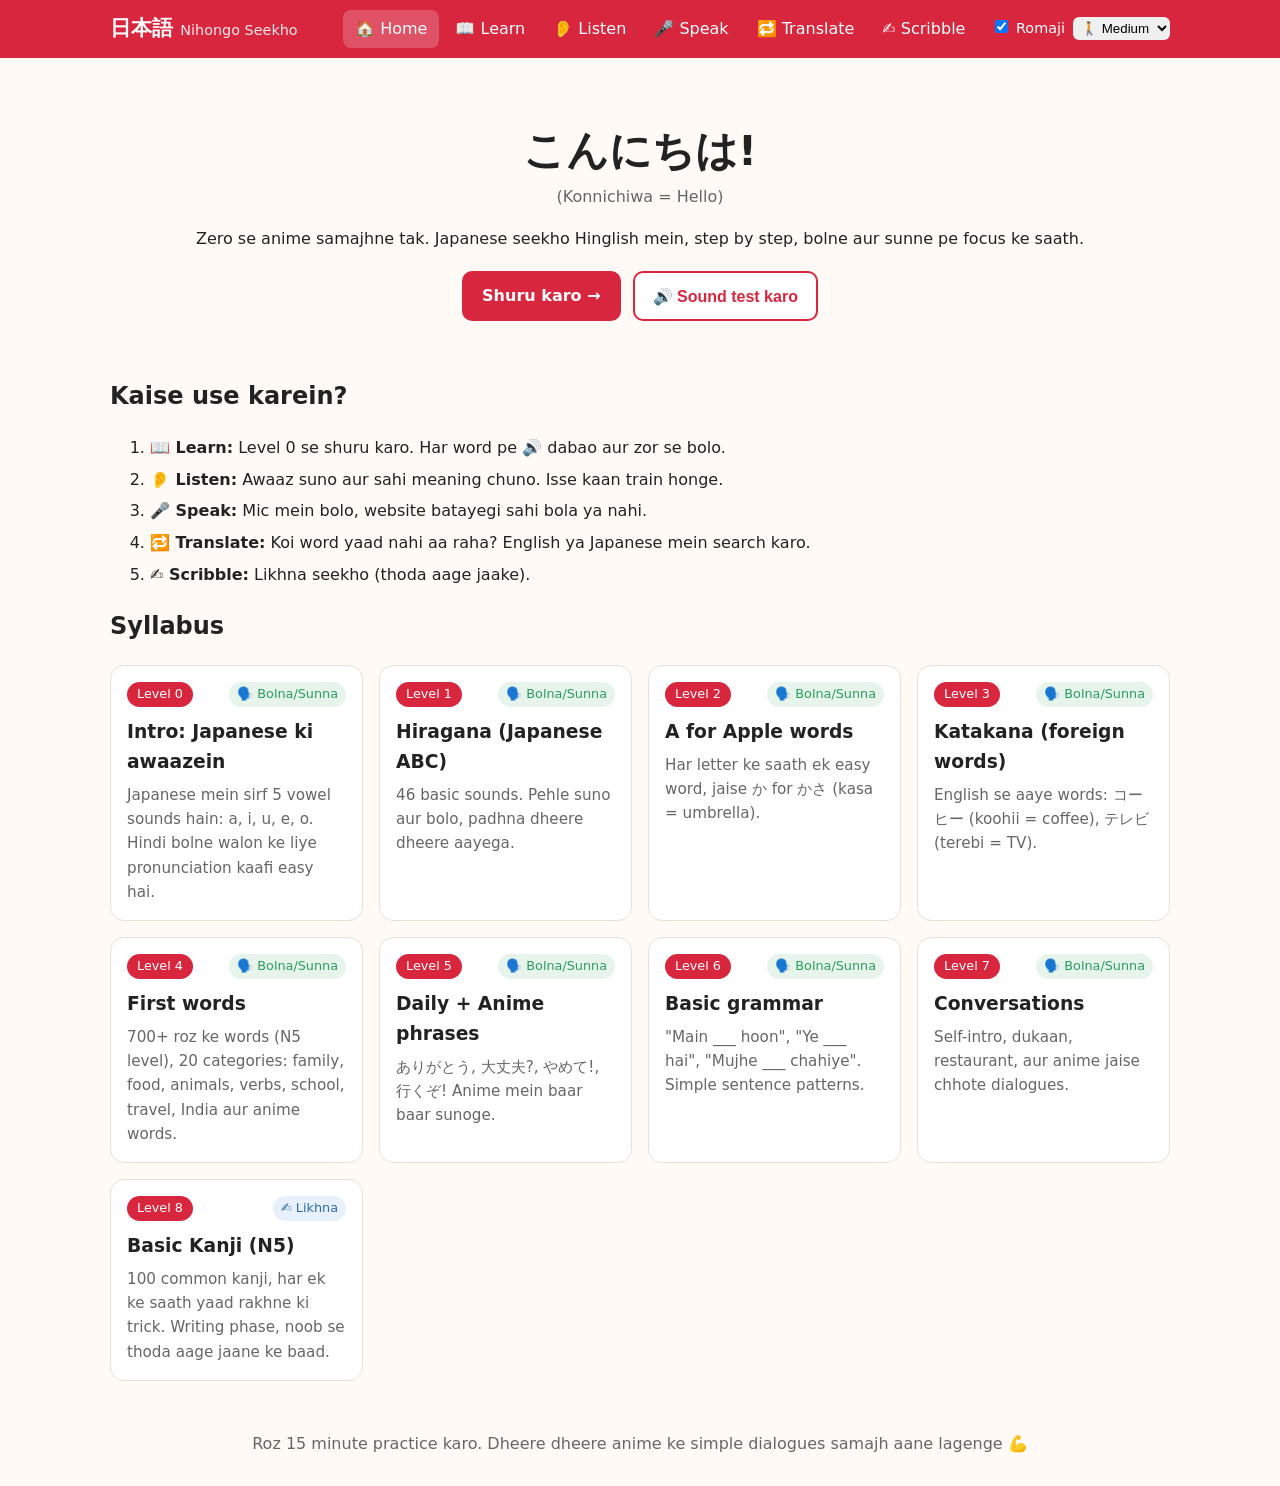
==== index.html @ d4e98ee7 "added all the realted files part 1" ====
<!DOCTYPE html>
<html lang="hi">
<head>
  <meta charset="UTF-8">
  <meta name="viewport" content="width=device-width, initial-scale=1.0">
  <title>Nihongo Seekho - Japanese seekho, Hinglish mein</title>
  <link rel="stylesheet" href="css/style.css">
</head>
<body>
  <header id="site-nav"></header>

  <main class="container">
    <section class="hero">
      <h1>こんにちは! <small>(Konnichiwa = Hello)</small></h1>
      <p>Zero se anime samajhne tak. Japanese seekho Hinglish mein, step by step, bolne aur sunne pe focus ke saath.</p>
      <div class="hero-actions">
        <a class="btn primary" href="learn.html">Shuru karo →</a>
        <button class="btn" id="voice-test">🔊 Sound test karo</button>
      </div>
      <p id="voice-status" class="muted"></p>
    </section>

    <section>
      <h2>Kaise use karein?</h2>
      <ol class="how-to">
        <li><b>📖 Learn:</b> Level 0 se shuru karo. Har word pe 🔊 dabao aur zor se bolo.</li>
        <li><b>👂 Listen:</b> Awaaz suno aur sahi meaning chuno. Isse kaan train honge.</li>
        <li><b>🎤 Speak:</b> Mic mein bolo, website batayegi sahi bola ya nahi.</li>
        <li><b>🔁 Translate:</b> Koi word yaad nahi aa raha? English ya Japanese mein search karo.</li>
        <li><b>✍️ Scribble:</b> Likhna seekho (thoda aage jaake).</li>
      </ol>
    </section>

    <section>
      <h2>Syllabus</h2>
      <div id="syllabus" class="grid"></div>
    </section>
  </main>

  <footer class="footer">Roz 15 minute practice karo. Dheere dheere anime ke simple dialogues samajh aane lagenge 💪</footer>

  <script src="js/data/syllabus.js"></script>
  <script src="js/common.js"></script>
  <script>
    // Syllabus cards banao
    const grid = document.getElementById("syllabus");
    grid.innerHTML = SYLLABUS.map(s => `
      <a class="card ${isDone("level-" + s.level) ? "done" : ""}" href="learn.html?level=${s.level}">
        <div class="card-top">
          <span class="badge">Level ${s.level}</span>
          <span class="tag ${s.focus}">${s.focus === "speak" ? "🗣️ Bolna/Sunna" : "✍️ Likhna"}</span>
        </div>
        <h3>${esc(s.title)}</h3>
        <p>${esc(s.desc)}</p>
      </a>`).join("");

    // Sound test: check karo ki Japanese voice hai ya nahi
    document.getElementById("voice-test").addEventListener("click", () => {
      speakJP("こんにちは。日本語を勉強しましょう。");
      const status = document.getElementById("voice-status");
      status.textContent = hasJapaneseVoice()
        ? "✅ Japanese voice mil gayi. \"Konnichiwa. Nihongo wo benkyou shimashou\" = Hello, chalo Japanese padhte hain."
        : "⚠️ Japanese voice nahi mili. Chrome/Edge use karo, ya phone settings mein Japanese voice install karo.";
    });
  </script>
</body>
</html>
---- css/style.css ----
/* Nihongo Seekho - common styles (desktop + mobile) */
:root {
  --red: #d7263d;
  --red-dark: #a51d2f;
  --bg: #fffaf5;
  --card: #ffffff;
  --text: #222;
  --muted: #666;
  --border: #eadfd5;
  --green: #2a9d5c;
  --blue: #2b6cb0;
  --radius: 14px;
}

* { box-sizing: border-box; }

body {
  margin: 0;
  font-family: system-ui, -apple-system, "Segoe UI", "Hiragino Sans", "Noto Sans JP", sans-serif;
  background: var(--bg);
  color: var(--text);
  line-height: 1.6;
}

.container { max-width: 1100px; margin: 0 auto; padding: 20px; }
.muted { color: var(--muted); }

/* ---------- Navbar ---------- */
#site-nav { background: var(--red); color: #fff; position: sticky; top: 0; z-index: 10; }
.nav-inner { max-width: 1100px; margin: 0 auto; padding: 10px 20px; display: flex; align-items: center; justify-content: space-between; flex-wrap: wrap; }
.brand { color: #fff; text-decoration: none; font-weight: 700; font-size: 1.3rem; }
.brand span { font-size: 0.9rem; font-weight: 400; opacity: 0.9; }
.nav-links { display: flex; gap: 4px; flex-wrap: wrap; }
.nav-links a { color: #fff; text-decoration: none; padding: 6px 12px; border-radius: 8px; }
.nav-links a:hover, .nav-links a.active { background: rgba(255,255,255,0.2); }
.nav-toggle { display: none; background: none; border: none; color: #fff; font-size: 1.6rem; cursor: pointer; }

/* ---------- Buttons ---------- */
.btn {
  display: inline-block; padding: 10px 18px; border-radius: 10px;
  border: 2px solid var(--red); background: #fff; color: var(--red);
  font-size: 1rem; font-weight: 600; cursor: pointer; text-decoration: none;
}
.btn:hover { background: #fff0f0; }
.btn.primary { background: var(--red); color: #fff; }
.btn.primary:hover { background: var(--red-dark); }

/* ---------- Home ---------- */
.hero { text-align: center; padding: 40px 10px 20px; }
.hero h1 { font-size: 2.6rem; margin: 0 0 10px; }
.hero h1 small { display: block; font-size: 1rem; color: var(--muted); font-weight: 400; }
.hero-actions { display: flex; gap: 12px; justify-content: center; flex-wrap: wrap; margin: 20px 0 10px; }
.how-to li { margin-bottom: 6px; }

/* ---------- Cards grid ---------- */
.grid { display: grid; grid-template-columns: repeat(auto-fill, minmax(240px, 1fr)); gap: 16px; }
.card {
  background: var(--card); border: 1px solid var(--border); border-radius: var(--radius);
  padding: 16px; text-decoration: none; color: inherit; transition: transform .15s, box-shadow .15s;
}
.card:hover { transform: translateY(-3px); box-shadow: 0 6px 18px rgba(0,0,0,0.08); }
.card.done { border-color: var(--green); }
.card.done .badge::after { content: " ✓"; }
.card h3 { margin: 10px 0 6px; }
.card p { margin: 0; color: var(--muted); font-size: 0.95rem; }
.card-top { display: flex; justify-content: space-between; align-items: center; }
.badge { background: var(--red); color: #fff; padding: 2px 10px; border-radius: 20px; font-size: 0.8rem; }
.tag { font-size: 0.8rem; padding: 2px 8px; border-radius: 20px; }
.tag.speak { background: #e6f4ec; color: var(--green); }
.tag.write { background: #e8f0fb; color: var(--blue); }

.footer { text-align: center; padding: 30px 10px; color: var(--muted); }

/* ---------- Mobile ---------- */
@media (max-width: 700px) {
  .nav-toggle { display: block; }
  .nav-links { display: none; width: 100%; flex-direction: column; padding-top: 8px; }
  .nav-links.open { display: flex; }
  .hero h1 { font-size: 2rem; }
}

/* ================= Common pieces (saare pages) ================= */
.hidden { display: none !important; }
.center { text-align: center; }
.small { font-size: 0.85rem; }
body.hide-romaji .romaji { display: none !important; }

.nav-settings { display: flex; align-items: center; gap: 8px; margin-left: 10px; font-size: 0.9rem; }
.nav-settings select { border-radius: 6px; border: none; padding: 3px 4px; }

.btn.small { padding: 6px 12px; font-size: 0.9rem; }
.btn:disabled { opacity: 0.5; cursor: not-allowed; }
.btn-row { display: flex; flex-wrap: wrap; gap: 8px; align-items: center; margin: 12px 0; }
.btn-row.center { justify-content: center; }

.level-head { margin: 10px 0 20px; }
.level-head h1 { margin: 6px 0; }
.back { color: var(--red); text-decoration: none; }
.panel { background: var(--card); border: 1px solid var(--border); border-radius: var(--radius); padding: 18px; margin-bottom: 20px; }
.form-row { display: flex; flex-wrap: wrap; gap: 16px; align-items: center; margin-bottom: 12px; }
.form-row select, .big-input { padding: 8px; border-radius: 8px; border: 1px solid var(--border); font-size: 1rem; }
.big-input { width: 100%; font-size: 1.2rem; padding: 12px; margin: 10px 0; }

.mode-bar, .tabs { display: flex; flex-wrap: wrap; gap: 8px; margin: 10px 0 16px; }
.chip { border: 1px solid var(--border); background: #fff; padding: 7px 14px; border-radius: 20px; cursor: pointer; font-size: 0.95rem; }
.chip:hover { border-color: var(--red); }
.chip.active { background: var(--red); color: #fff; border-color: var(--red); }

.tip-box { background: #fff7e6; border-left: 4px solid #f0a500; padding: 12px 16px; border-radius: 8px; margin: 12px 0 18px; }
.tip-box.warn { background: #fff0f0; border-color: var(--red); }

.grid.cards { grid-template-columns: repeat(auto-fill, minmax(220px, 1fr)); }
.grid.two { grid-template-columns: repeat(auto-fill, minmax(260px, 1fr)); }
.grid.three { grid-template-columns: repeat(auto-fill, minmax(220px, 1fr)); }

/* Word / phrase card */
.item-card { background: var(--card); border: 1px solid var(--border); border-radius: var(--radius); padding: 14px; display: flex; flex-direction: column; gap: 3px; }
.item-card .jp { font-size: 1.6rem; font-weight: 600; }
.item-card .kanji-form { color: var(--muted); font-size: 0.9rem; }
.item-card .romaji { color: var(--blue); font-style: italic; }
.item-card .en { font-weight: 600; }
.item-card .hi { color: #555; font-size: 0.92rem; }
.item-card .actions { display: flex; gap: 6px; margin-top: 8px; align-items: center; }
.say { border: 1px solid var(--border); background: #fff; border-radius: 8px; padding: 4px 10px; font-size: 1.1rem; cursor: pointer; }
.say:hover { background: #fff0f0; }
.type-tag { margin-left: auto; font-size: 0.75rem; background: #f3eee9; padding: 2px 8px; border-radius: 10px; color: var(--muted); }
.jp.big { font-size: 3rem; font-weight: 600; text-align: center; margin: 10px 0; }

/* Feedback / scores */
.feedback { padding: 10px 14px; border-radius: 10px; margin: 12px 0; font-weight: 600; text-align: center; }
.feedback.ok { background: #e6f4ec; color: var(--green); }
.feedback.mid { background: #fff7e6; color: #9a6a00; }
.feedback.bad { background: #fff0f0; color: var(--red-dark); }
.score-big { font-size: 2.4rem; font-weight: 700; margin: 6px 0; }
.score-bar, .progress { height: 10px; background: #f0e6dd; border-radius: 10px; overflow: hidden; margin: 8px 0; }
.score-bar div, .progress div { height: 100%; background: var(--green); transition: width .3s; }
.progress div { background: var(--red); }

/* ================= Learn ================= */
.lesson { background: var(--card); border: 1px solid var(--border); border-radius: var(--radius); padding: 16px 20px; margin-bottom: 18px; }
.lesson h2 { margin-top: 0; }
.vowel-row { display: flex; flex-wrap: wrap; gap: 10px; }
.vowel { display: flex; flex-direction: column; align-items: center; min-width: 110px; padding: 12px; border: 2px solid var(--border); border-radius: 12px; background: #fff; cursor: pointer; }
.vowel:hover { border-color: var(--red); }
.vowel .k { font-size: 2.4rem; }
.vowel small { color: var(--muted); text-align: center; }

.option { text-align: left; }
.option .num { display: inline-block; background: #f3eee9; border-radius: 6px; padding: 0 7px; margin-right: 6px; color: var(--muted); font-size: 0.85rem; }
.option.correct { background: #e6f4ec; border-color: var(--green); color: var(--green); }
.option.wrong { background: #fff0f0; border-color: var(--red-dark); color: var(--red-dark); }

.kana-detail { position: sticky; top: 56px; z-index: 5; background: #fffdfb; border: 2px solid var(--border); border-radius: var(--radius); padding: 12px 16px; margin-bottom: 14px; min-height: 60px; }
.kana-detail-inner { display: flex; gap: 18px; align-items: center; }
.kana-detail { position: sticky; }
.sheet-close { display: none; position: absolute; top: 6px; right: 10px; border: none; background: #f3eee9; border-radius: 50%; width: 32px; height: 32px; font-size: 1rem; cursor: pointer; }
.kana-detail-inner p { margin: 4px 0; }
.big-kana { font-size: 4.5rem; line-height: 1; min-width: 90px; text-align: center; color: var(--red); }
.romaji-big { font-size: 1.5rem; font-weight: 700; }

.table-wrap { overflow-x: auto; }
.kana-chart { border-collapse: separate; border-spacing: 6px; margin: 0 auto; }
.kana-chart td.empty { background: transparent; }
.kana-cell { display: flex; flex-direction: column; align-items: center; justify-content: center; width: 72px; height: 72px; border: 1px solid var(--border); border-radius: 12px; background: #fff; cursor: pointer; transition: transform .1s; }
.kana-cell:hover { border-color: var(--red); transform: scale(1.06); }
.kana-cell .k { font-size: 1.9rem; line-height: 1.1; }
.kana-cell .r { font-size: 0.8rem; color: var(--blue); }
.kana-cell.kanji { width: 84px; height: 84px; }
.kana-cell.kanji .r { color: var(--muted); font-size: 0.7rem; text-align: center; }
.row-play { width: 36px; height: 36px; }
.kana-combo, .kanji-grid { display: flex; flex-wrap: wrap; gap: 8px; }

.abc-line { color: var(--muted); }
.abc-letter { font-size: 1.8rem; color: var(--red); font-weight: 700; }

.flash-wrap { max-width: 460px; margin: 0 auto; }
.flash-progress { text-align: center; color: var(--muted); margin-bottom: 8px; }
.flashcard { background: #fff; border: 2px solid var(--border); border-radius: 18px; padding: 24px; text-align: center; cursor: pointer; min-height: 200px; }
.flashcard .item-card { border: none; padding: 0; text-align: left; }

details.grammar { background: var(--card); border: 1px solid var(--border); border-radius: var(--radius); padding: 12px 16px; margin-bottom: 12px; }
details.grammar summary { cursor: pointer; font-weight: 600; font-size: 1.05rem; }
details.grammar summary code { display: inline-block; margin-left: 6px; background: #f6f0ea; padding: 2px 8px; border-radius: 6px; font-weight: 400; font-size: 0.9rem; }
.explain { background: #f8f5ff; padding: 10px 14px; border-radius: 8px; }

.convo { background: var(--card); border: 1px solid var(--border); border-radius: var(--radius); padding: 16px; margin-bottom: 18px; }
.convo h3 { margin: 0 0 4px; }
.chat { display: flex; flex-direction: column; gap: 10px; margin-top: 10px; }
.bubble { max-width: 80%; padding: 10px 14px; border-radius: 14px; border: 1px solid var(--border); cursor: pointer; transition: box-shadow .2s; }
.bubble.left { align-self: flex-start; background: #fff; border-bottom-left-radius: 4px; }
.bubble.right { align-self: flex-end; background: #fff3f0; border-bottom-right-radius: 4px; }
.bubble.speaking { box-shadow: 0 0 0 3px var(--red); }
.bubble.my-turn { box-shadow: 0 0 0 3px var(--green); cursor: default; }
.bubble .who { font-size: 0.8rem; font-weight: 700; color: var(--red); }
.bubble .jp { font-size: 1.25rem; }
.bubble .kanji-form { color: var(--muted); font-size: 0.85rem; }
.bubble .romaji { color: var(--blue); font-style: italic; font-size: 0.9rem; }
.bubble .en { font-weight: 600; font-size: 0.95rem; }
.bubble .hi { color: #555; font-size: 0.88rem; }

.level-footer { margin-top: 30px; padding: 18px; background: #fff3f0; border-radius: var(--radius); }
.level-footer h2 { margin-top: 0; }

/* ================= Listen / quiz ================= */
.quiz-top { display: flex; justify-content: space-between; font-weight: 600; }
.listen-box { text-align: center; margin: 14px 0; }
.big-play { font-size: 3rem; width: 110px; height: 110px; border-radius: 50%; border: none; background: var(--red); color: #fff; cursor: pointer; box-shadow: 0 6px 16px rgba(215,38,61,0.3); }
.big-play:active { transform: scale(0.95); }
.big-play.pulse { animation: pulse 1s infinite; }
.options { display: grid; grid-template-columns: repeat(auto-fit, minmax(220px, 1fr)); gap: 10px; }
.prompt-en { font-size: 1.8rem; font-weight: 700; }
.jp-opt { font-size: 1.3rem; }

/* ================= Speak ================= */
.speak-target { max-width: 480px; margin: 0 auto; }
.speak-target .item-card .jp { font-size: 2.2rem; text-align: center; }
.hide-text .jp, .hide-text .kanji-form, .hide-text .romaji { filter: blur(9px); user-select: none; }
.mic.listening { background: var(--green); border-color: var(--green); animation: pulse 1s infinite; }
@keyframes pulse { 50% { transform: scale(1.06); } }
.shadow-status { text-align: center; font-size: 1.4rem; margin: 14px 0; }

/* ================= Scribble ================= */
.char-strip { display: flex; gap: 6px; overflow-x: auto; padding: 6px 2px 12px; }
.strip-cell { flex: 0 0 auto; width: 46px; height: 46px; font-size: 1.4rem; border: 1px solid var(--border); border-radius: 10px; background: #fff; cursor: pointer; }
.strip-cell.active { background: var(--red); color: #fff; border-color: var(--red); }
.strip-cell.done:not(.active) { border-color: var(--green); background: #e6f4ec; }
.scribble-layout { display: flex; flex-wrap: wrap; gap: 24px; align-items: flex-start; }
.scribble-box { position: relative; width: min(86vw, 340px); aspect-ratio: 1; border: 2px solid var(--red); border-radius: 12px; background: #fff; touch-action: none; }
.scribble-box canvas { position: absolute; inset: 0; width: 100%; height: 100%; }
#sc-draw { cursor: crosshair; touch-action: none; }
.scribble-side { flex: 1; min-width: 260px; }

/* ================= Mobile extra ================= */
@media (max-width: 700px) {
  .nav-settings { margin: 8px 0 0; }
  .kana-cell { width: 54px; height: 58px; }
  .kana-cell .k { font-size: 1.5rem; }
  .kana-chart { border-spacing: 4px; }
  .big-kana { font-size: 3.2rem; min-width: 60px; }
  .container { padding: 12px; }
  .panel, .lesson, .convo { padding: 12px; }
  .kana-detail.empty { position: static; }
  .kana-detail:not(.empty) {
    position: fixed; left: 0; right: 0; bottom: 0; top: auto; margin: 0; z-index: 30;
    max-height: 55vh; overflow-y: auto; border-radius: 18px 18px 0 0;
    box-shadow: 0 -8px 24px rgba(0,0,0,0.18); padding-top: 18px;
  }
  .sheet-close { display: block; }
  .kana-detail-inner { flex-direction: column; text-align: center; gap: 6px; }
  .kana-detail-inner .btn-row { justify-content: center; }
  /* iPhone pe 16px se chhote input pe zoom ho jaata hai */
  .nav-settings select, .form-row select, .big-input { font-size: 16px; }
  .form-row { flex-direction: column; align-items: stretch; gap: 10px; }
  .form-row select { width: 100%; }
  .level-head h1 { font-size: 1.5rem; }
  .btn-row .btn { flex: 1 1 auto; text-align: center; }
  .bubble { max-width: 92%; }
  .jp.big { font-size: 2.4rem; }
}
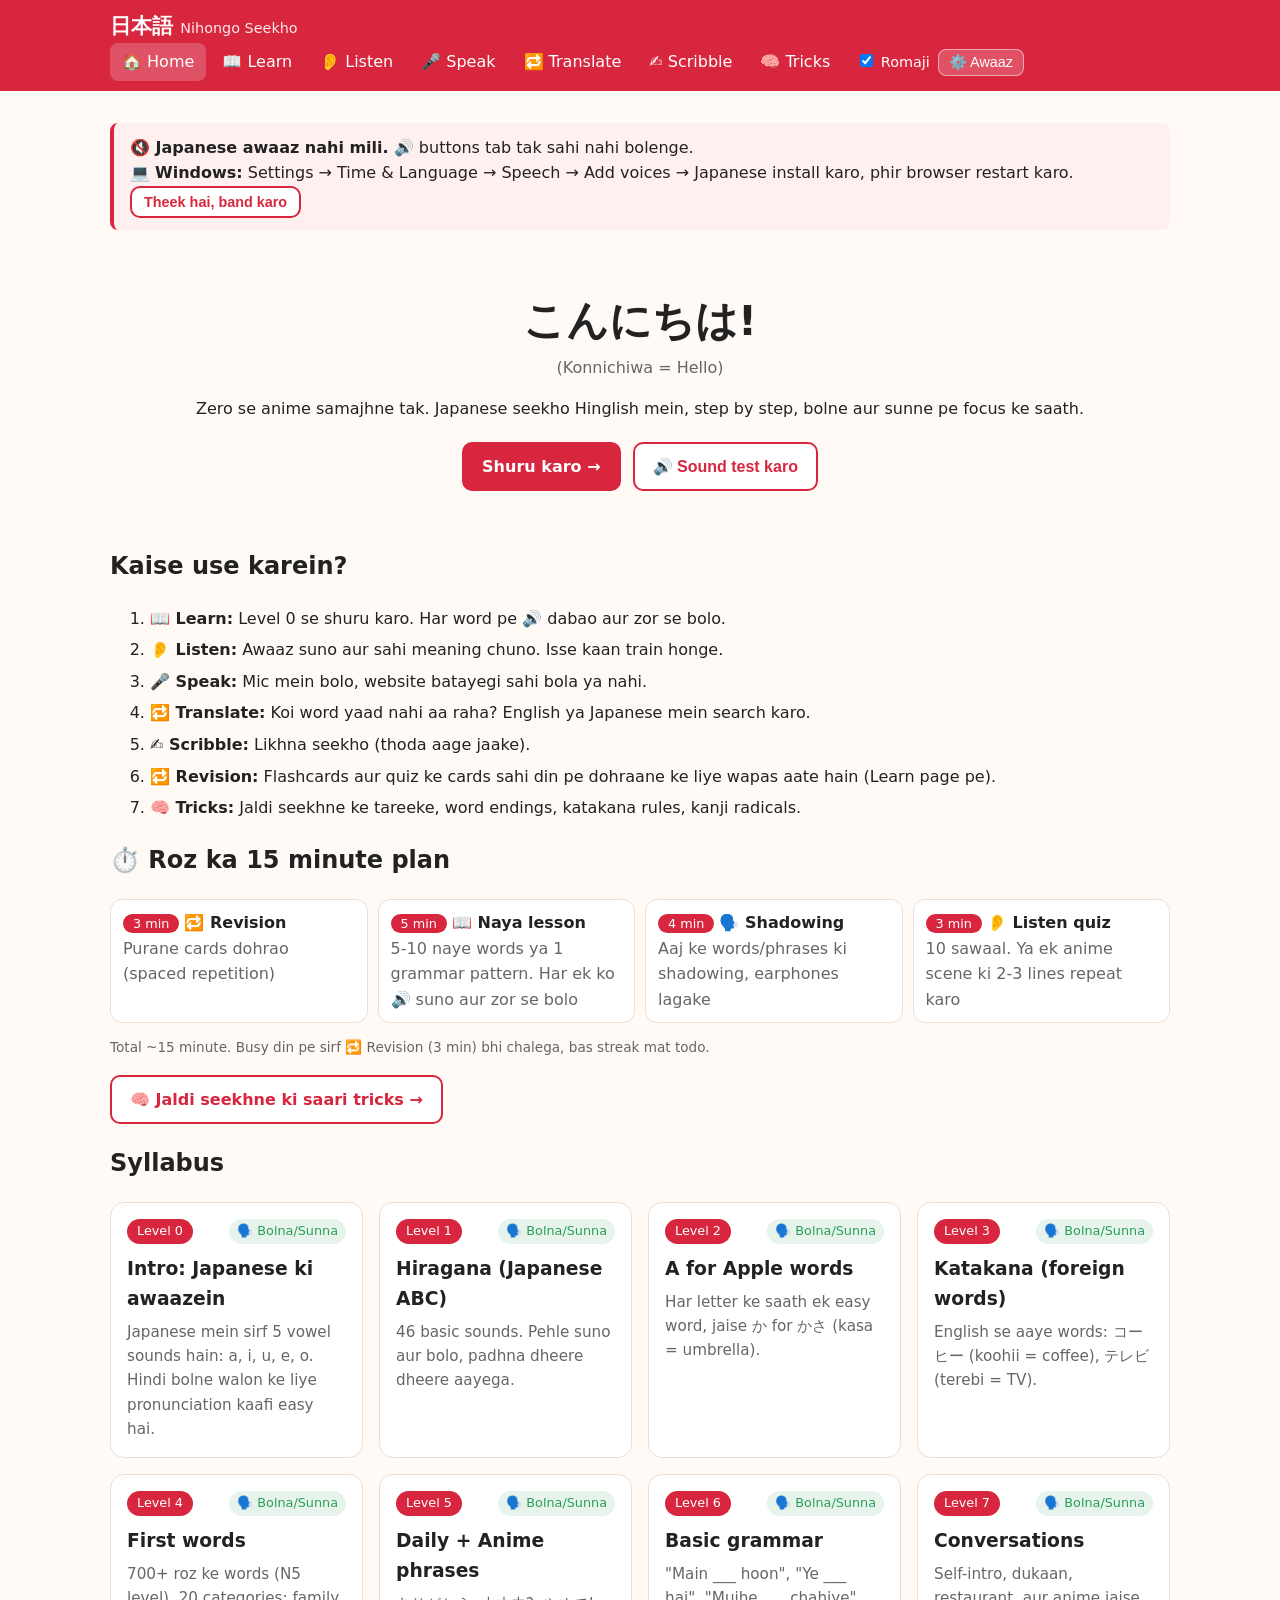
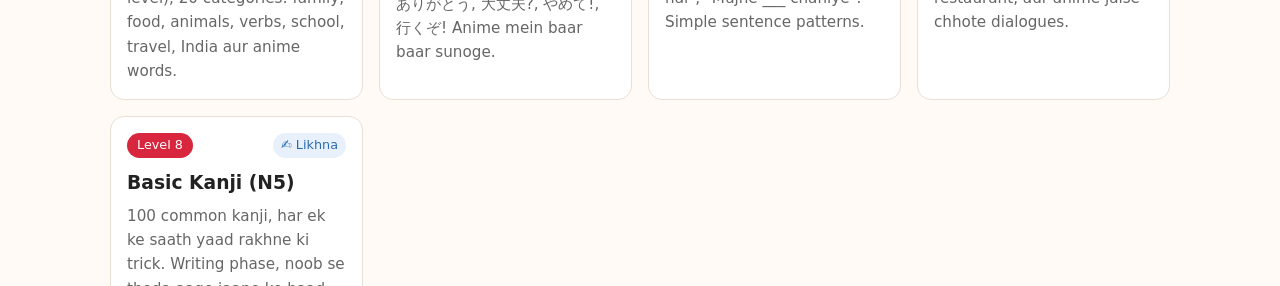
==== commit 6a84cd5b: "Add files via upload" ====
--- a/index.html
+++ b/index.html
@@ -28,7 +28,15 @@
         <li><b>🎤 Speak:</b> Mic mein bolo, website batayegi sahi bola ya nahi.</li>
         <li><b>🔁 Translate:</b> Koi word yaad nahi aa raha? English ya Japanese mein search karo.</li>
         <li><b>✍️ Scribble:</b> Likhna seekho (thoda aage jaake).</li>
+        <li><b>🔁 Revision:</b> Flashcards aur quiz ke cards sahi din pe dohraane ke liye wapas aate hain (Learn page pe).</li>
+        <li><b>🧠 Tricks:</b> Jaldi seekhne ke tareeke, word endings, katakana rules, kanji radicals.</li>
       </ol>
+    </section>
+
+    <section>
+      <h2>⏱️ Roz ka 15 minute plan</h2>
+      <div id="routine"></div>
+      <p><a class="btn" href="tricks.html">🧠 Jaldi seekhne ki saari tricks →</a></p>
     </section>
 
     <section>
@@ -40,8 +48,11 @@
   <footer class="footer">Roz 15 minute practice karo. Dheere dheere anime ke simple dialogues samajh aane lagenge 💪</footer>
 
   <script src="js/data/syllabus.js"></script>
+  <script src="js/data/tricks.js"></script>
   <script src="js/common.js"></script>
+  <script src="js/tricks-ui.js"></script>
   <script>
+    document.getElementById("routine").innerHTML = dailyRoutineHtml();
     // Syllabus cards banao
     const grid = document.getElementById("syllabus");
     grid.innerHTML = SYLLABUS.map(s => `
--- a/css/style.css
+++ b/css/style.css
@@ -233,6 +233,7 @@
 /* ================= Mobile extra ================= */
 @media (max-width: 700px) {
   .nav-settings { margin: 8px 0 0; }
+  .voice-panel { left: 10px; right: 10px; width: auto; }
   .kana-cell { width: 54px; height: 58px; }
   .kana-cell .k { font-size: 1.5rem; }
   .kana-chart { border-spacing: 4px; }
@@ -257,3 +258,53 @@
   .bubble { max-width: 92%; }
   .jp.big { font-size: 2.4rem; }
 }
+
+/* ================= Tricks ================= */
+details.trick { background: #f7fbff; border: 1px solid #d6e6f7; border-radius: var(--radius); padding: 10px 14px; margin: 10px 0; }
+details.trick > summary { cursor: pointer; font-weight: 700; font-size: 1.05rem; color: var(--blue); }
+.trick-body { margin-top: 8px; }
+.trick-body h4 { margin: 14px 0 2px; }
+.src { font-size: 0.8rem; color: var(--muted); margin-top: 10px; }
+.src a { color: var(--blue); }
+.method-title { font-size: 1.02rem; margin-bottom: 4px; }
+.memo { background: #f3f0ff; border-radius: 8px; padding: 6px 10px; }
+.part-block { border-bottom: 1px dashed var(--border); padding: 8px 0 14px; }
+.part-head { font-size: 1.1rem; }
+.part { font-size: 1.3rem; font-weight: 700; color: var(--red); }
+.lookalike .jp { font-size: 1.8rem; text-align: center; }
+.pair-row { display: flex; flex-wrap: wrap; gap: 8px; }
+.pair { font-size: 1.4rem; padding: 6px 12px; border: 1px solid var(--border); border-radius: 10px; background: #fff; cursor: pointer; }
+table.simple { border-collapse: collapse; width: 100%; background: #fff; }
+table.simple th, table.simple td { border: 1px solid var(--border); padding: 6px 8px; text-align: left; vertical-align: top; font-size: 0.92rem; }
+table.simple th { background: #f6f0ea; }
+.jp-cell { font-size: 1.15rem; white-space: nowrap; }
+.big-cell { font-size: 1.6rem; text-align: center !important; }
+.routine { display: grid; grid-template-columns: repeat(auto-fit, minmax(200px, 1fr)); gap: 10px; }
+.routine-step { display: block; background: #fff; border: 1px solid var(--border); border-radius: 12px; padding: 10px 12px; color: inherit; text-decoration: none; }
+.routine-step:hover { border-color: var(--red); }
+.roadmap li { margin-bottom: 6px; }
+.trick-links { margin: 6px 0 0; padding-left: 18px; }
+.mini-quiz { background: #fff; border: 2px dashed var(--border); border-radius: var(--radius); padding: 12px; margin-top: 12px; }
+.mq-head { display: flex; justify-content: space-between; }
+.mq-q { text-align: center; margin: 8px 0; }
+.revision { border-color: var(--green); background: #f3fbf6; }
+
+/* ================= Voice settings panel ================= */
+.nav-voice-btn { background: rgba(255,255,255,0.2); color: #fff; border: 1px solid rgba(255,255,255,0.5); border-radius: 8px; padding: 4px 10px; cursor: pointer; font-size: 0.9rem; }
+.voice-panel { position: absolute; right: 16px; top: 100%; width: min(360px, calc(100vw - 24px)); background: #fff; color: var(--text);
+  border: 1px solid var(--border); border-radius: var(--radius); box-shadow: 0 10px 30px rgba(0,0,0,0.2); padding: 14px; z-index: 40; }
+.voice-panel label { display: flex; flex-direction: column; gap: 4px; margin: 10px 0 0; font-weight: 600; }
+.voice-panel select { padding: 8px; border-radius: 8px; border: 1px solid var(--border); font-size: 16px; }
+.vp-head { display: flex; justify-content: space-between; align-items: center; position: relative; }
+.vp-head .sheet-close { display: block; position: static; }
+
+/* ================= Sound builder (Level 0) ================= */
+.compare { width: 100%; border-collapse: collapse; margin: 8px 0; background: #fff; }
+.compare td, .compare th { border: 1px solid var(--border); padding: 6px; text-align: center; font-size: 1.5rem; }
+.compare th { font-size: 0.85rem; background: #f6f0ea; }
+.compare td.lbl { font-size: 0.85rem; text-align: left; }
+.builder-row { display: flex; flex-wrap: wrap; gap: 6px; margin: 6px 0; align-items: center; }
+.builder-row .chip { min-width: 44px; }
+.builder-out { display: flex; align-items: center; gap: 16px; justify-content: center; background: #fffdfb; border: 2px solid var(--border); border-radius: var(--radius); padding: 12px; margin-top: 8px; flex-wrap: wrap; }
+.builder-eq { font-size: 1.4rem; }
+.builder-out .big-kana { font-size: 4rem; }
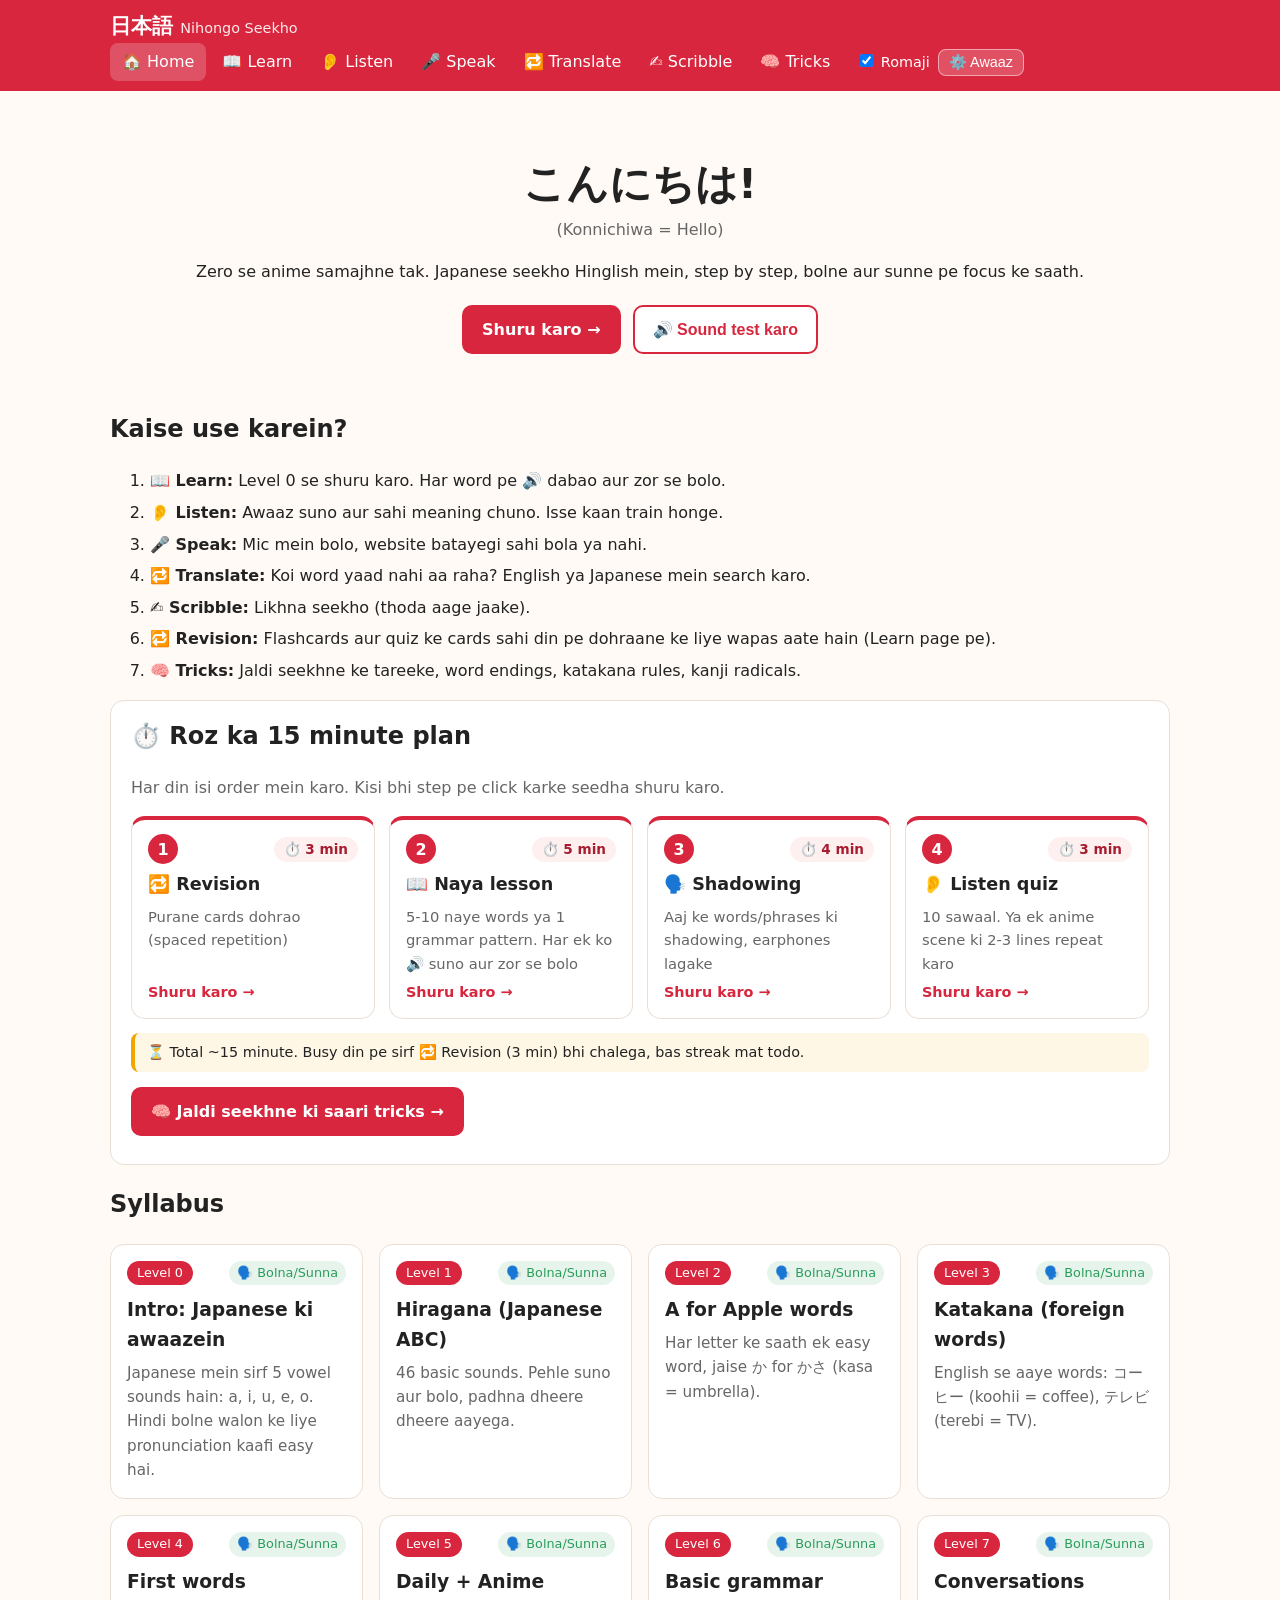
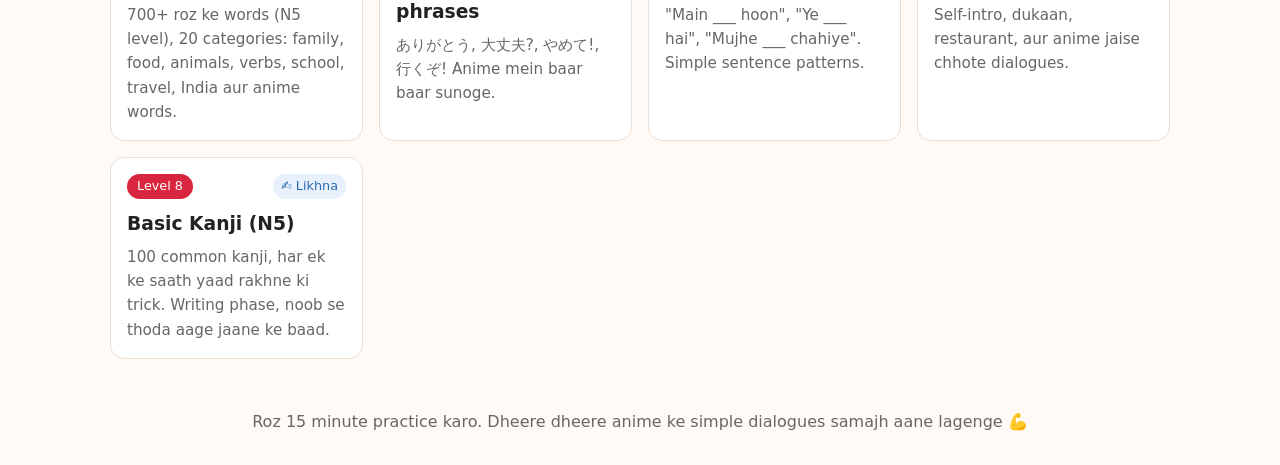
==== commit df4111bc: "added new files" ====
--- a/index.html
+++ b/index.html
@@ -4,7 +4,7 @@
   <meta charset="UTF-8">
   <meta name="viewport" content="width=device-width, initial-scale=1.0">
   <title>Nihongo Seekho - Japanese seekho, Hinglish mein</title>
-  <link rel="stylesheet" href="css/style.css">
+  <link rel="stylesheet" href="css/style.css?v=4">
 </head>
 <body>
   <header id="site-nav"></header>
@@ -33,10 +33,11 @@
       </ol>
     </section>
 
-    <section>
+    <section class="lesson">
       <h2>⏱️ Roz ka 15 minute plan</h2>
+      <p class="muted">Har din isi order mein karo. Kisi bhi step pe click karke seedha shuru karo.</p>
       <div id="routine"></div>
-      <p><a class="btn" href="tricks.html">🧠 Jaldi seekhne ki saari tricks →</a></p>
+      <div class="btn-row"><a class="btn primary" href="tricks.html">🧠 Jaldi seekhne ki saari tricks →</a></div>
     </section>
 
     <section>
@@ -47,10 +48,10 @@
 
   <footer class="footer">Roz 15 minute practice karo. Dheere dheere anime ke simple dialogues samajh aane lagenge 💪</footer>
 
-  <script src="js/data/syllabus.js"></script>
-  <script src="js/data/tricks.js"></script>
-  <script src="js/common.js"></script>
-  <script src="js/tricks-ui.js"></script>
+  <script src="js/data/syllabus.js?v=4"></script>
+  <script src="js/data/tricks.js?v=4"></script>
+  <script src="js/common.js?v=4"></script>
+  <script src="js/tricks-ui.js?v=4"></script>
   <script>
     document.getElementById("routine").innerHTML = dailyRoutineHtml();
     // Syllabus cards banao
--- a/css/style.css
+++ b/css/style.css
@@ -279,9 +279,20 @@
 table.simple th { background: #f6f0ea; }
 .jp-cell { font-size: 1.15rem; white-space: nowrap; }
 .big-cell { font-size: 1.6rem; text-align: center !important; }
-.routine { display: grid; grid-template-columns: repeat(auto-fit, minmax(200px, 1fr)); gap: 10px; }
-.routine-step { display: block; background: #fff; border: 1px solid var(--border); border-radius: 12px; padding: 10px 12px; color: inherit; text-decoration: none; }
-.routine-step:hover { border-color: var(--red); }
+.routine { display: grid; grid-template-columns: repeat(auto-fit, minmax(220px, 1fr)); gap: 14px; margin-top: 8px; }
+.routine-step {
+  display: flex; flex-direction: column; gap: 6px; background: var(--card); color: inherit; text-decoration: none;
+  border: 1px solid var(--border); border-top: 4px solid var(--red); border-radius: var(--radius); padding: 14px 16px;
+  transition: transform .15s, box-shadow .15s;
+}
+.routine-step:hover { transform: translateY(-3px); box-shadow: 0 6px 18px rgba(0,0,0,0.08); }
+.rs-top { display: flex; justify-content: space-between; align-items: center; }
+.rs-num { width: 30px; height: 30px; border-radius: 50%; background: var(--red); color: #fff; display: grid; place-items: center; font-weight: 700; }
+.rs-time { background: #fff0f0; color: var(--red-dark); border-radius: 20px; padding: 2px 10px; font-size: 0.85rem; font-weight: 600; }
+.rs-title { font-size: 1.1rem; font-weight: 700; }
+.rs-desc { color: var(--muted); font-size: 0.92rem; flex: 1; }
+.rs-go { color: var(--red); font-weight: 600; font-size: 0.9rem; }
+.routine-note { background: #fff7e6; border-left: 4px solid #f0a500; border-radius: 8px; padding: 8px 12px; font-size: 0.9rem; margin-top: 14px; }
 .roadmap li { margin-bottom: 6px; }
 .trick-links { margin: 6px 0 0; padding-left: 18px; }
 .mini-quiz { background: #fff; border: 2px dashed var(--border); border-radius: var(--radius); padding: 12px; margin-top: 12px; }
